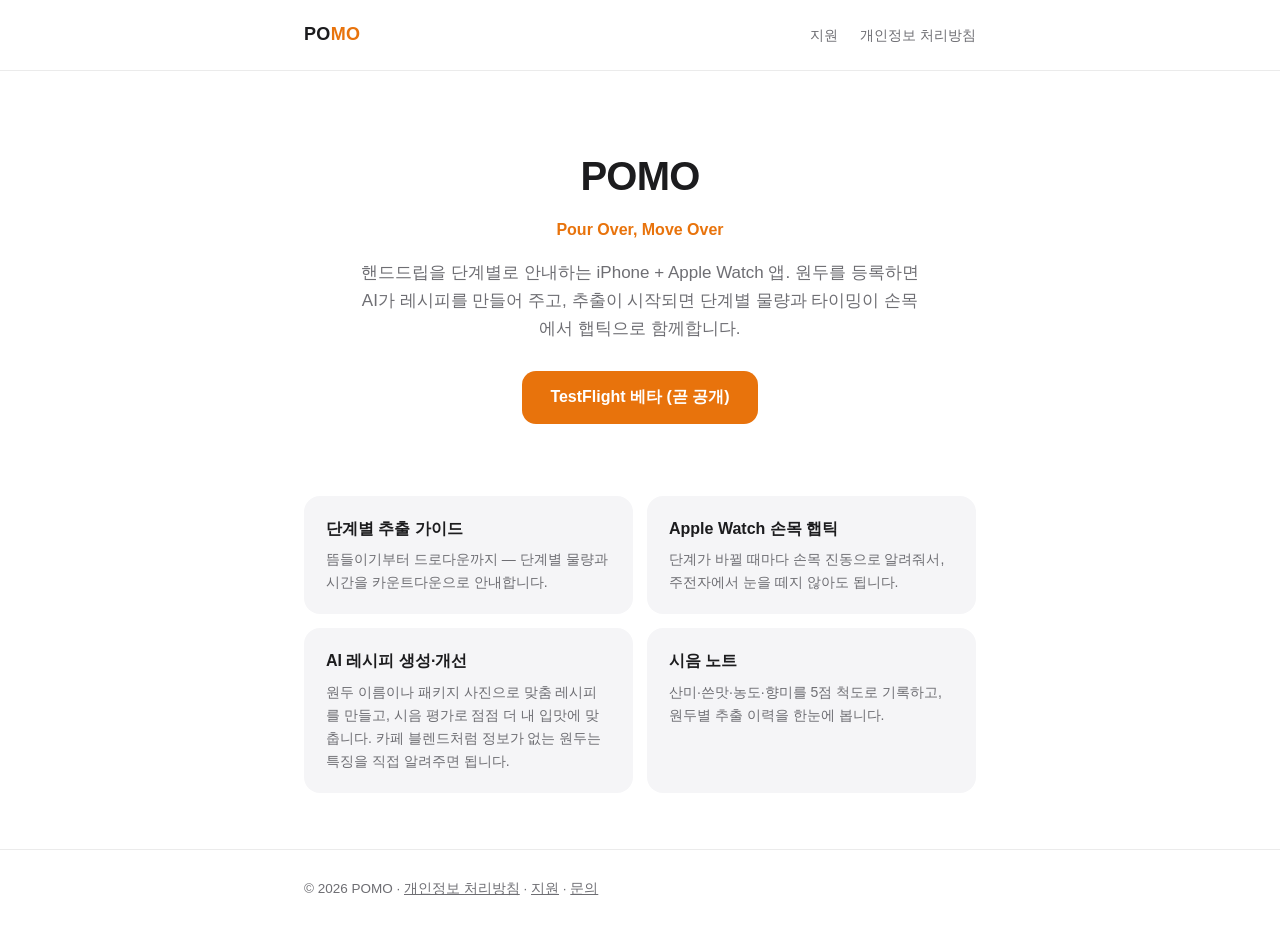
==== index.html @ d27c4d9d "사이트 초기 구성 — 랜딩·개인정보 처리방침·지원 (TestFlight 외부 테스트용) Co-Authored-By: Claude Fable 5 <noreply@anthropic.c" ====
<!DOCTYPE html>
<html lang="ko">
<head>
<meta charset="utf-8">
<meta name="viewport" content="width=device-width, initial-scale=1">
<title>POMO — Pour Over, Move Over</title>
<meta name="description" content="핸드드립을 단계별로 안내하는 iPhone + Apple Watch 앱. AI 레시피, 손목 햅틱 가이드, 시음 노트.">
<link rel="stylesheet" href="style.css">
</head>
<body>
<header class="site">
  <div class="wrap">
    <a class="brand" href="./">PO<span>MO</span></a>
    <nav>
      <a href="./support/">지원</a>
      <a href="./privacy/">개인정보 처리방침</a>
    </nav>
  </div>
</header>

<section class="hero">
  <div class="wrap">
    <h1>POMO</h1>
    <p class="tagline">Pour Over, Move Over</p>
    <p class="lead">
      핸드드립을 단계별로 안내하는 iPhone + Apple Watch 앱.
      원두를 등록하면 AI가 레시피를 만들어 주고, 추출이 시작되면
      단계별 물량과 타이밍이 손목에서 햅틱으로 함께합니다.
    </p>
    <a class="cta" href="#" aria-disabled="true">TestFlight 베타 (곧 공개)</a>
  </div>
</section>

<section class="wrap">
  <div class="features">
    <div class="feature">
      <h3>단계별 추출 가이드</h3>
      <p>뜸들이기부터 드로다운까지 — 단계별 물량과 시간을 카운트다운으로 안내합니다.</p>
    </div>
    <div class="feature">
      <h3>Apple Watch 손목 햅틱</h3>
      <p>단계가 바뀔 때마다 손목 진동으로 알려줘서, 주전자에서 눈을 떼지 않아도 됩니다.</p>
    </div>
    <div class="feature">
      <h3>AI 레시피 생성·개선</h3>
      <p>원두 이름이나 패키지 사진으로 맞춤 레시피를 만들고, 시음 평가로 점점 더 내 입맛에 맞춥니다. 카페 블렌드처럼 정보가 없는 원두는 특징을 직접 알려주면 됩니다.</p>
    </div>
    <div class="feature">
      <h3>시음 노트</h3>
      <p>산미·쓴맛·농도·향미를 5점 척도로 기록하고, 원두별 추출 이력을 한눈에 봅니다.</p>
    </div>
  </div>
</section>

<footer class="site">
  <div class="wrap">
    © 2026 POMO ·
    <a href="./privacy/">개인정보 처리방침</a> ·
    <a href="./support/">지원</a> ·
    <a href="mailto:sukmack@gmail.com">문의</a>
  </div>
</footer>
</body>
</html>
---- style.css ----
:root {
  --accent: #e8730c;
  --bg: #ffffff;
  --fg: #1c1c1e;
  --muted: #6e6e73;
  --card: #f5f5f7;
  --border: rgba(0, 0, 0, 0.08);
}
@media (prefers-color-scheme: dark) {
  :root {
    --bg: #111113;
    --fg: #f2f2f4;
    --muted: #9a9aa0;
    --card: #1d1d20;
    --border: rgba(255, 255, 255, 0.1);
  }
}
* { box-sizing: border-box; }
body {
  margin: 0;
  font-family: -apple-system, BlinkMacSystemFont, "Apple SD Gothic Neo", "Pretendard", "Segoe UI", sans-serif;
  background: var(--bg);
  color: var(--fg);
  line-height: 1.65;
  -webkit-font-smoothing: antialiased;
}
.wrap { max-width: 720px; margin: 0 auto; padding: 0 24px; }
header.site {
  padding: 20px 0;
  border-bottom: 1px solid var(--border);
}
header.site .wrap { display: flex; align-items: center; justify-content: space-between; }
.brand { font-weight: 700; font-size: 18px; color: var(--fg); text-decoration: none; letter-spacing: 0.02em; }
.brand span { color: var(--accent); }
nav a { color: var(--muted); text-decoration: none; font-size: 14px; margin-left: 18px; }
nav a:hover { color: var(--fg); }
.hero { padding: 72px 0 48px; text-align: center; }
.hero h1 { font-size: 40px; margin: 0 0 8px; letter-spacing: -0.02em; }
.hero .tagline { color: var(--accent); font-weight: 600; margin: 0 0 16px; }
.hero p.lead { color: var(--muted); font-size: 17px; max-width: 560px; margin: 0 auto 28px; }
.cta {
  display: inline-block;
  background: var(--accent);
  color: #fff;
  padding: 13px 28px;
  border-radius: 14px;
  text-decoration: none;
  font-weight: 600;
}
.cta.secondary { background: var(--card); color: var(--fg); border: 1px solid var(--border); }
.cta + .cta { margin-left: 10px; }
.features {
  display: grid;
  grid-template-columns: repeat(auto-fit, minmax(280px, 1fr));
  gap: 14px;
  padding: 24px 0 56px;
}
.feature {
  background: var(--card);
  border-radius: 16px;
  padding: 20px 22px;
}
.feature h3 { margin: 0 0 6px; font-size: 16px; }
.feature p { margin: 0; color: var(--muted); font-size: 14px; }
main.doc { padding: 48px 0 64px; }
main.doc h1 { font-size: 28px; margin: 0 0 4px; }
main.doc .date { color: var(--muted); font-size: 14px; margin-bottom: 32px; }
main.doc h2 { font-size: 19px; margin: 36px 0 10px; }
main.doc p, main.doc li { color: var(--fg); font-size: 15.5px; }
main.doc ul { padding-left: 20px; }
main.doc .en { color: var(--muted); font-size: 14px; }
.faq { background: var(--card); border-radius: 16px; padding: 18px 22px; margin: 14px 0; }
.faq h3 { margin: 0 0 6px; font-size: 16px; }
.faq p { margin: 0; color: var(--muted); font-size: 14.5px; }
footer.site {
  border-top: 1px solid var(--border);
  padding: 28px 0 48px;
  color: var(--muted);
  font-size: 13.5px;
}
footer.site a { color: var(--muted); }
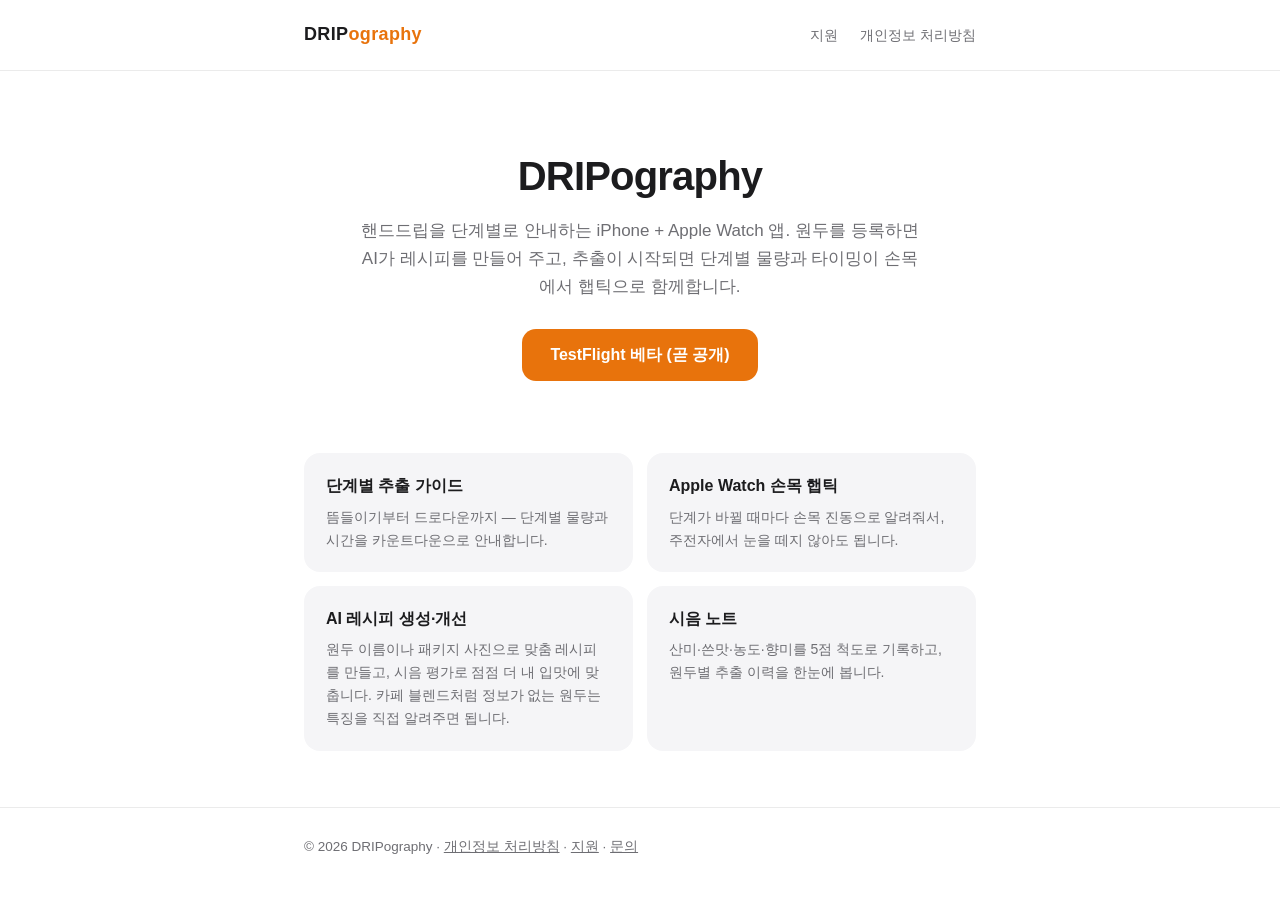
==== commit c82c89fb: "브랜드명 POMO → DRIPography 로 사이트 전체 통일 App Store 실제 앱 이름(DRIPography)과 사이트 표기를 일치. 랜딩·지원· 개인정보 처리방침·REA" ====
--- a/index.html
+++ b/index.html
@@ -3,14 +3,14 @@
 <head>
 <meta charset="utf-8">
 <meta name="viewport" content="width=device-width, initial-scale=1">
-<title>POMO — Pour Over, Move Over</title>
+<title>DRIPography — 핸드드립 가이드</title>
 <meta name="description" content="핸드드립을 단계별로 안내하는 iPhone + Apple Watch 앱. AI 레시피, 손목 햅틱 가이드, 시음 노트.">
 <link rel="stylesheet" href="style.css">
 </head>
 <body>
 <header class="site">
   <div class="wrap">
-    <a class="brand" href="./">PO<span>MO</span></a>
+    <a class="brand" href="./">DRIP<span>ography</span></a>
     <nav>
       <a href="./support/">지원</a>
       <a href="./privacy/">개인정보 처리방침</a>
@@ -20,8 +20,7 @@
 
 <section class="hero">
   <div class="wrap">
-    <h1>POMO</h1>
-    <p class="tagline">Pour Over, Move Over</p>
+    <h1>DRIPography</h1>
     <p class="lead">
       핸드드립을 단계별로 안내하는 iPhone + Apple Watch 앱.
       원두를 등록하면 AI가 레시피를 만들어 주고, 추출이 시작되면
@@ -54,7 +53,7 @@
 
 <footer class="site">
   <div class="wrap">
-    © 2026 POMO ·
+    © 2026 DRIPography ·
     <a href="./privacy/">개인정보 처리방침</a> ·
     <a href="./support/">지원</a> ·
     <a href="mailto:sukmack@gmail.com">문의</a>
--- a/style.css
+++ b/style.css
@@ -66,6 +66,7 @@
 main.doc h1 { font-size: 28px; margin: 0 0 4px; }
 main.doc .date { color: var(--muted); font-size: 14px; margin-bottom: 32px; }
 main.doc h2 { font-size: 19px; margin: 36px 0 10px; }
+main.doc h3 { font-size: 16px; margin: 22px 0 8px; }
 main.doc p, main.doc li { color: var(--fg); font-size: 15.5px; }
 main.doc ul { padding-left: 20px; }
 main.doc .en { color: var(--muted); font-size: 14px; }
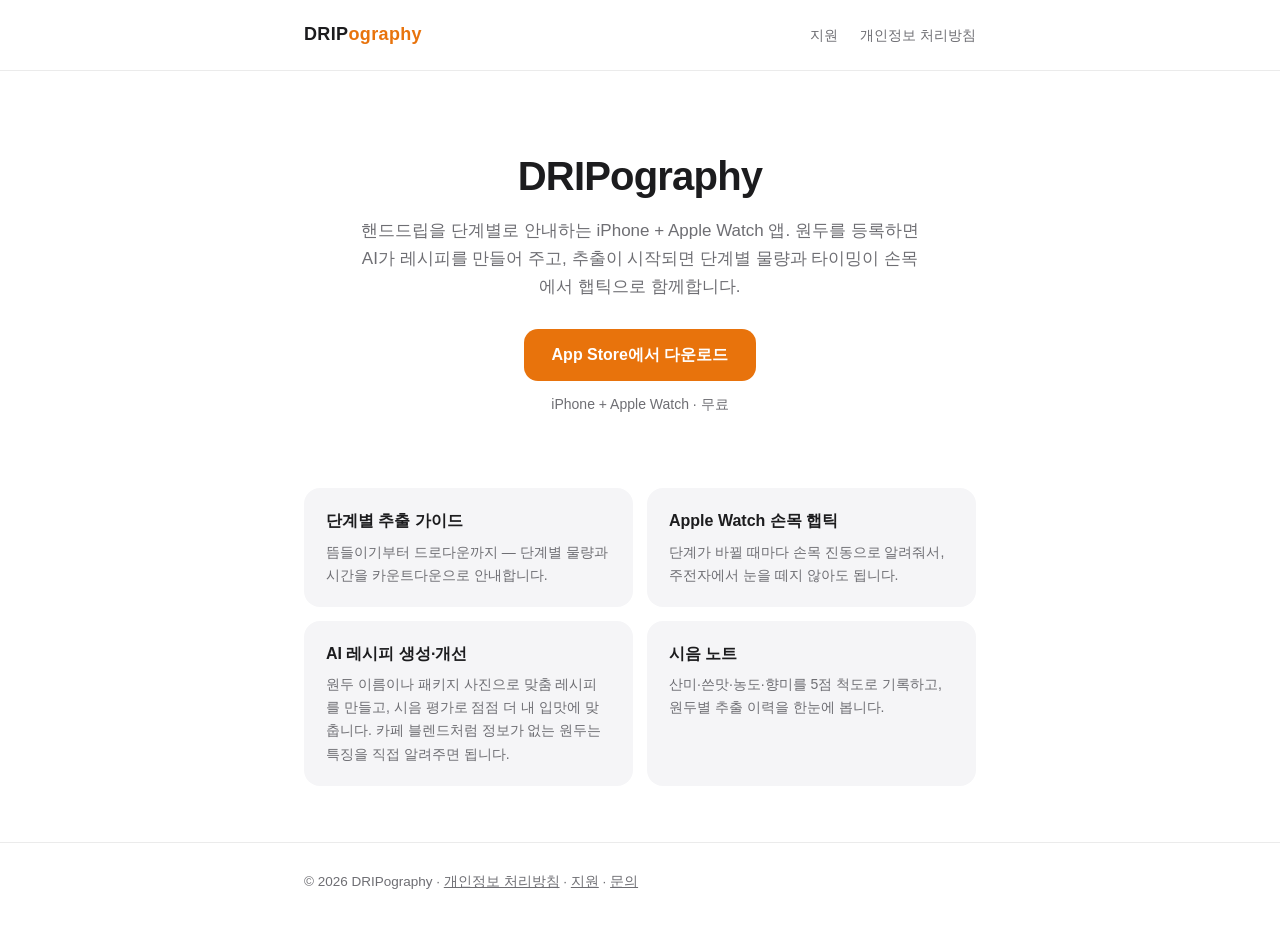
==== commit 9361c87d: "feat: 랜딩 CTA를 App Store 정식 링크로 교체 TestFlight 자리표시자(href="#") → App Store 다운로드 링크(id 6776568595). 202" ====
--- a/index.html
+++ b/index.html
@@ -26,7 +26,8 @@
       원두를 등록하면 AI가 레시피를 만들어 주고, 추출이 시작되면
       단계별 물량과 타이밍이 손목에서 햅틱으로 함께합니다.
     </p>
-    <a class="cta" href="#" aria-disabled="true">TestFlight 베타 (곧 공개)</a>
+    <a class="cta" href="https://apps.apple.com/app/id6776568595">App Store에서 다운로드</a>
+    <p class="cta-note">iPhone + Apple Watch · 무료</p>
   </div>
 </section>
 
--- a/style.css
+++ b/style.css
@@ -49,6 +49,7 @@
 }
 .cta.secondary { background: var(--card); color: var(--fg); border: 1px solid var(--border); }
 .cta + .cta { margin-left: 10px; }
+.cta-note { margin: 12px 0 0; font-size: 14px; color: var(--muted); }
 .features {
   display: grid;
   grid-template-columns: repeat(auto-fit, minmax(280px, 1fr));
